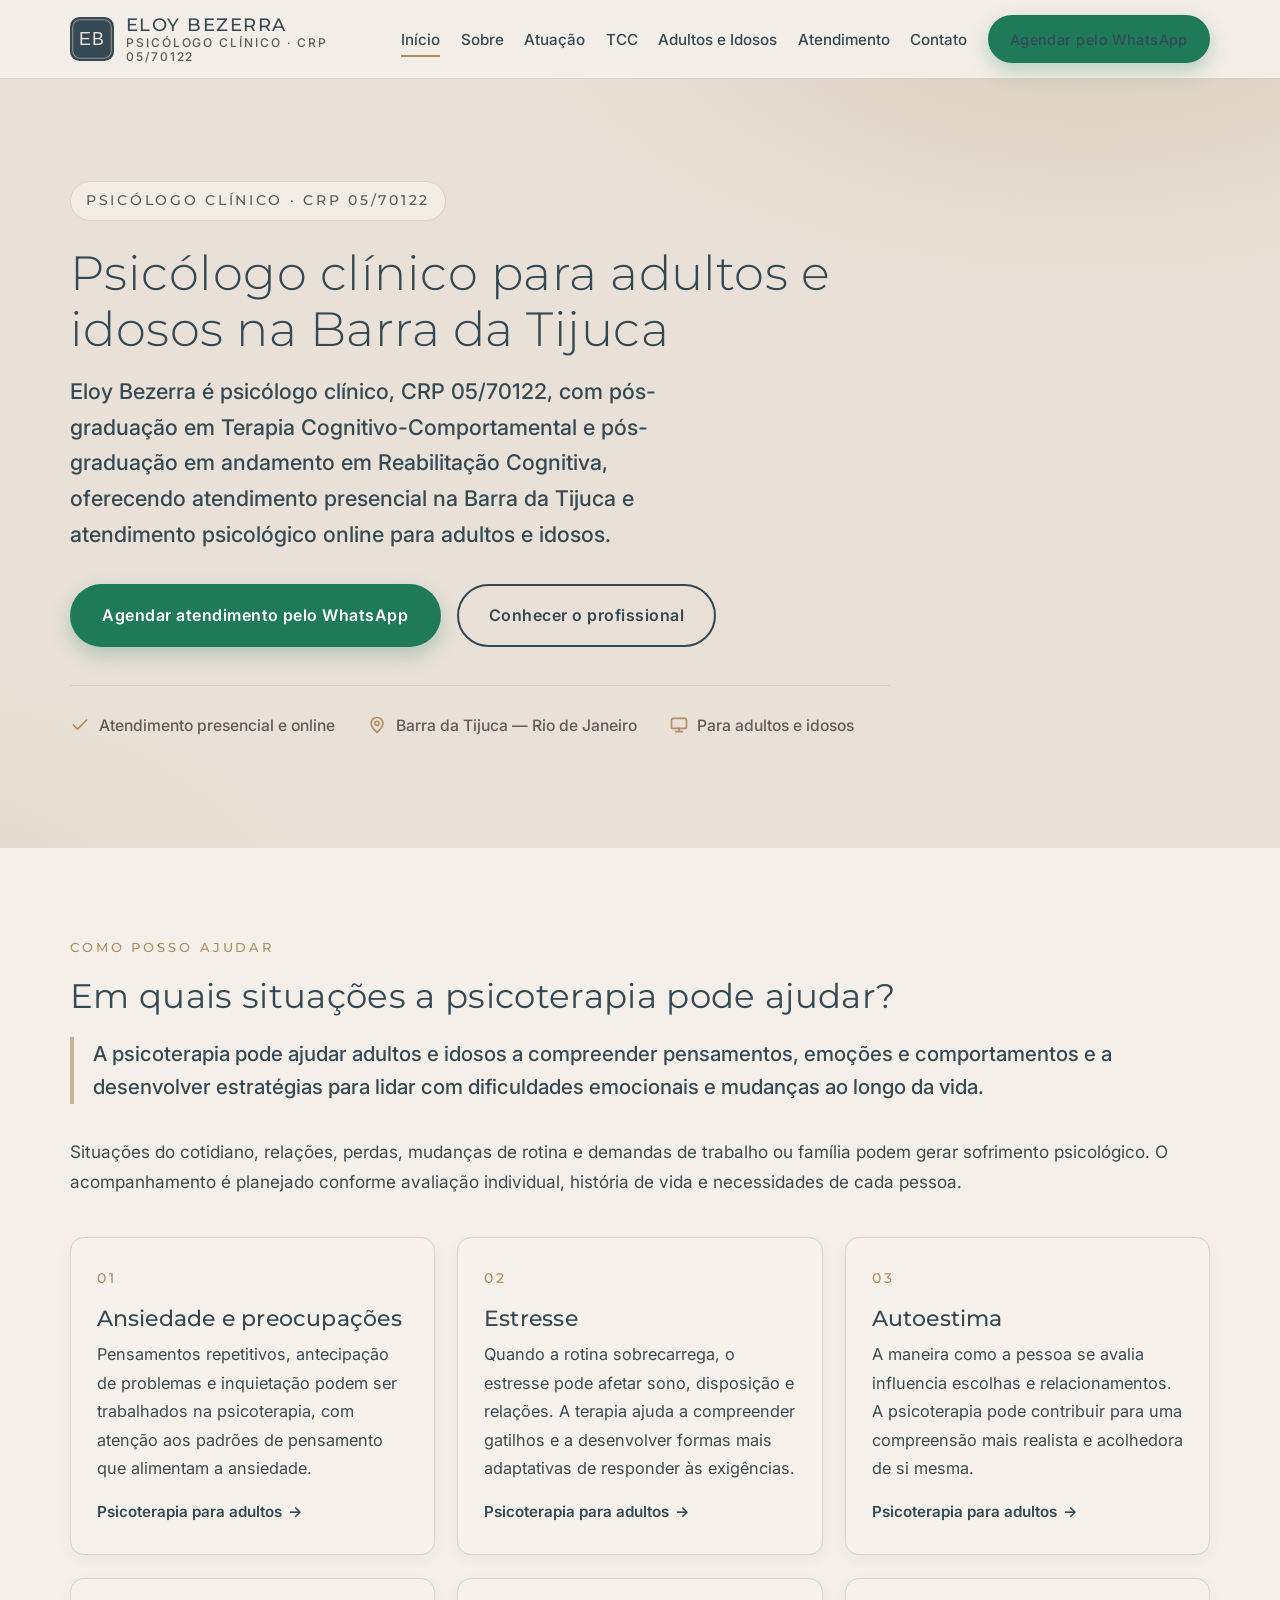
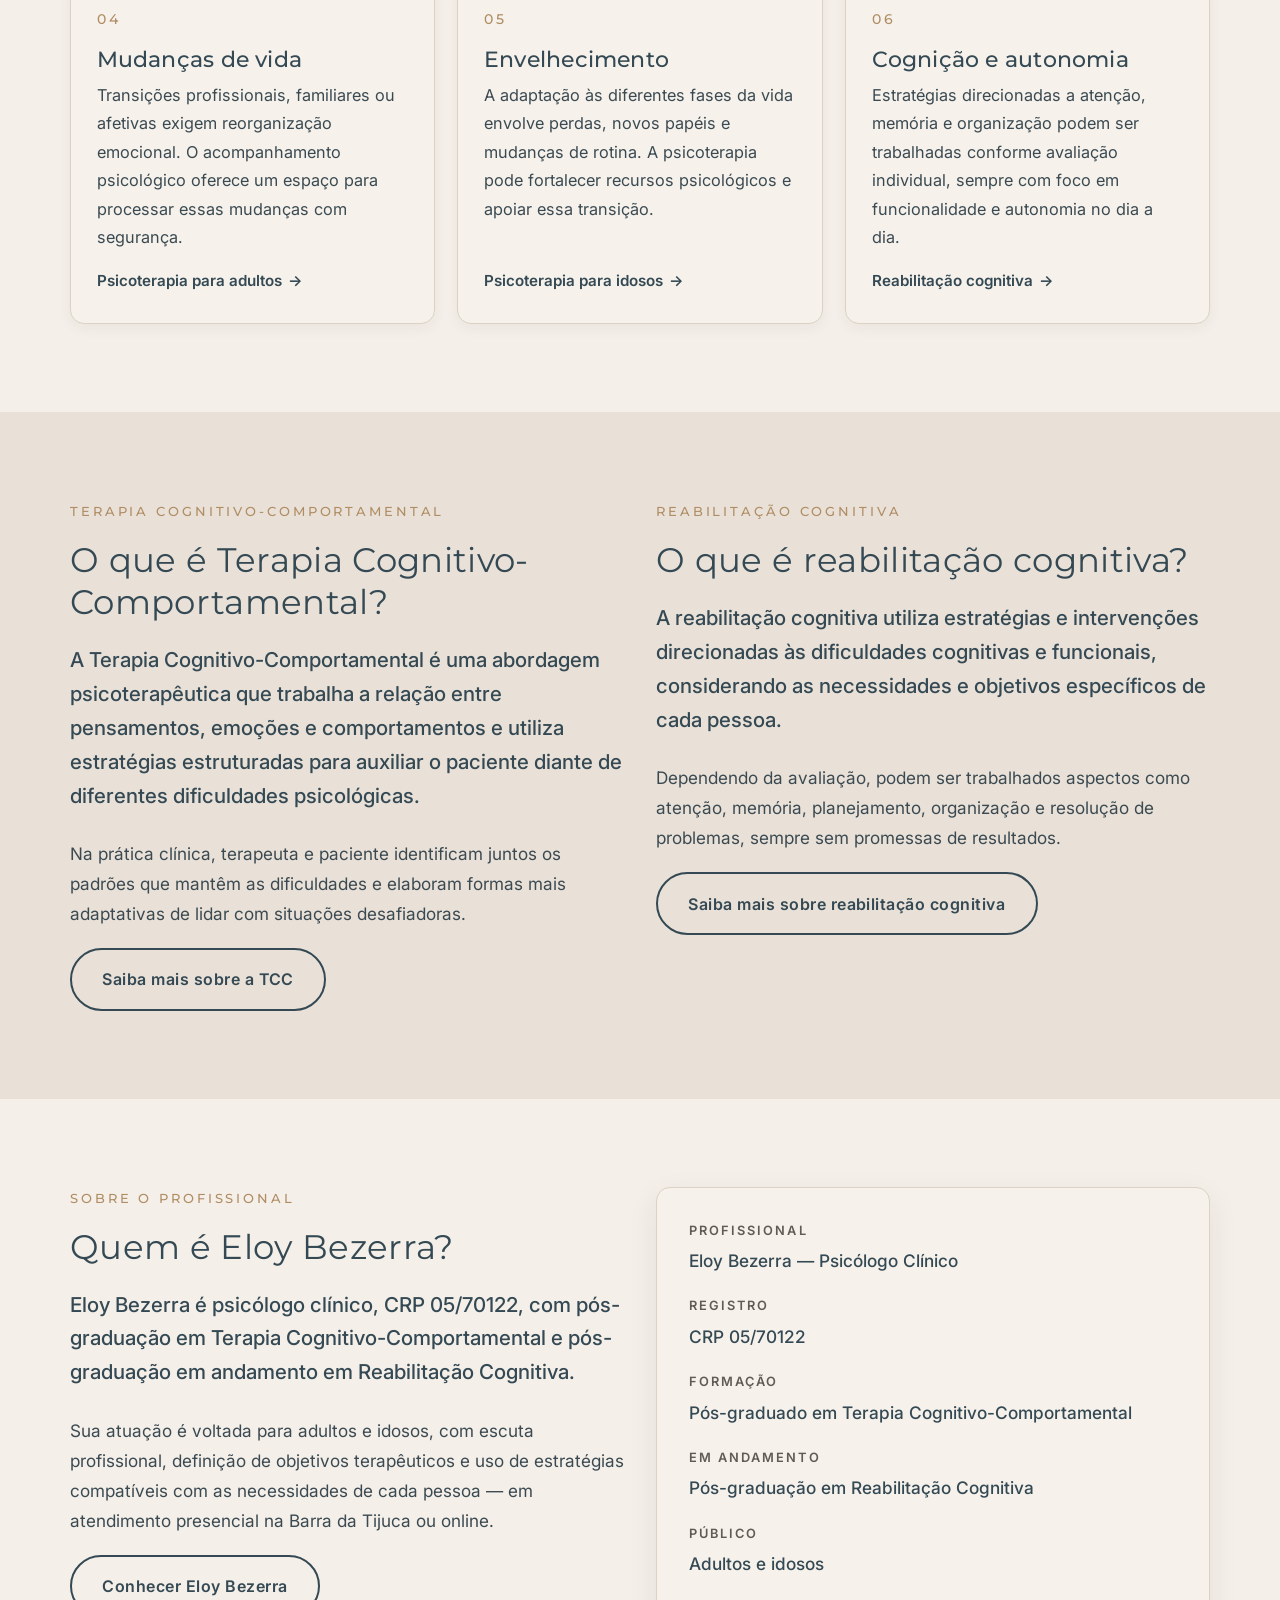
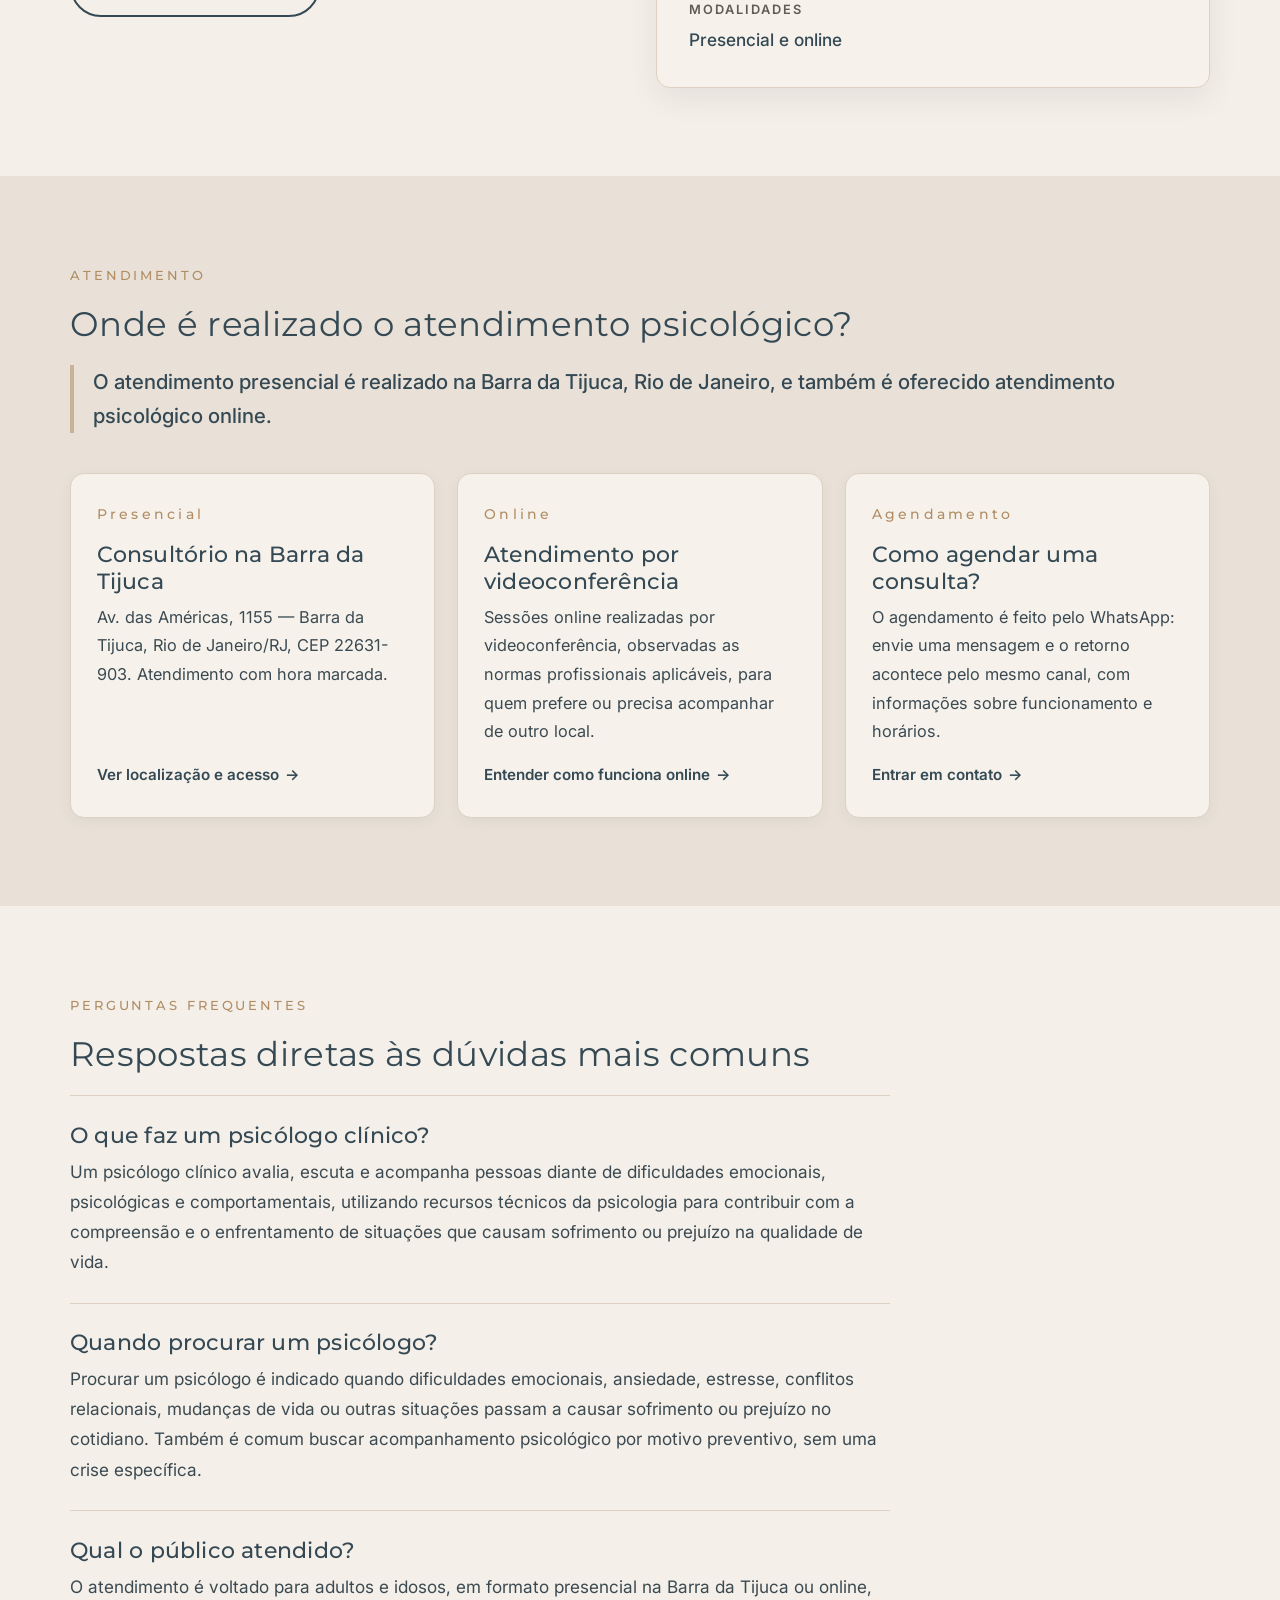
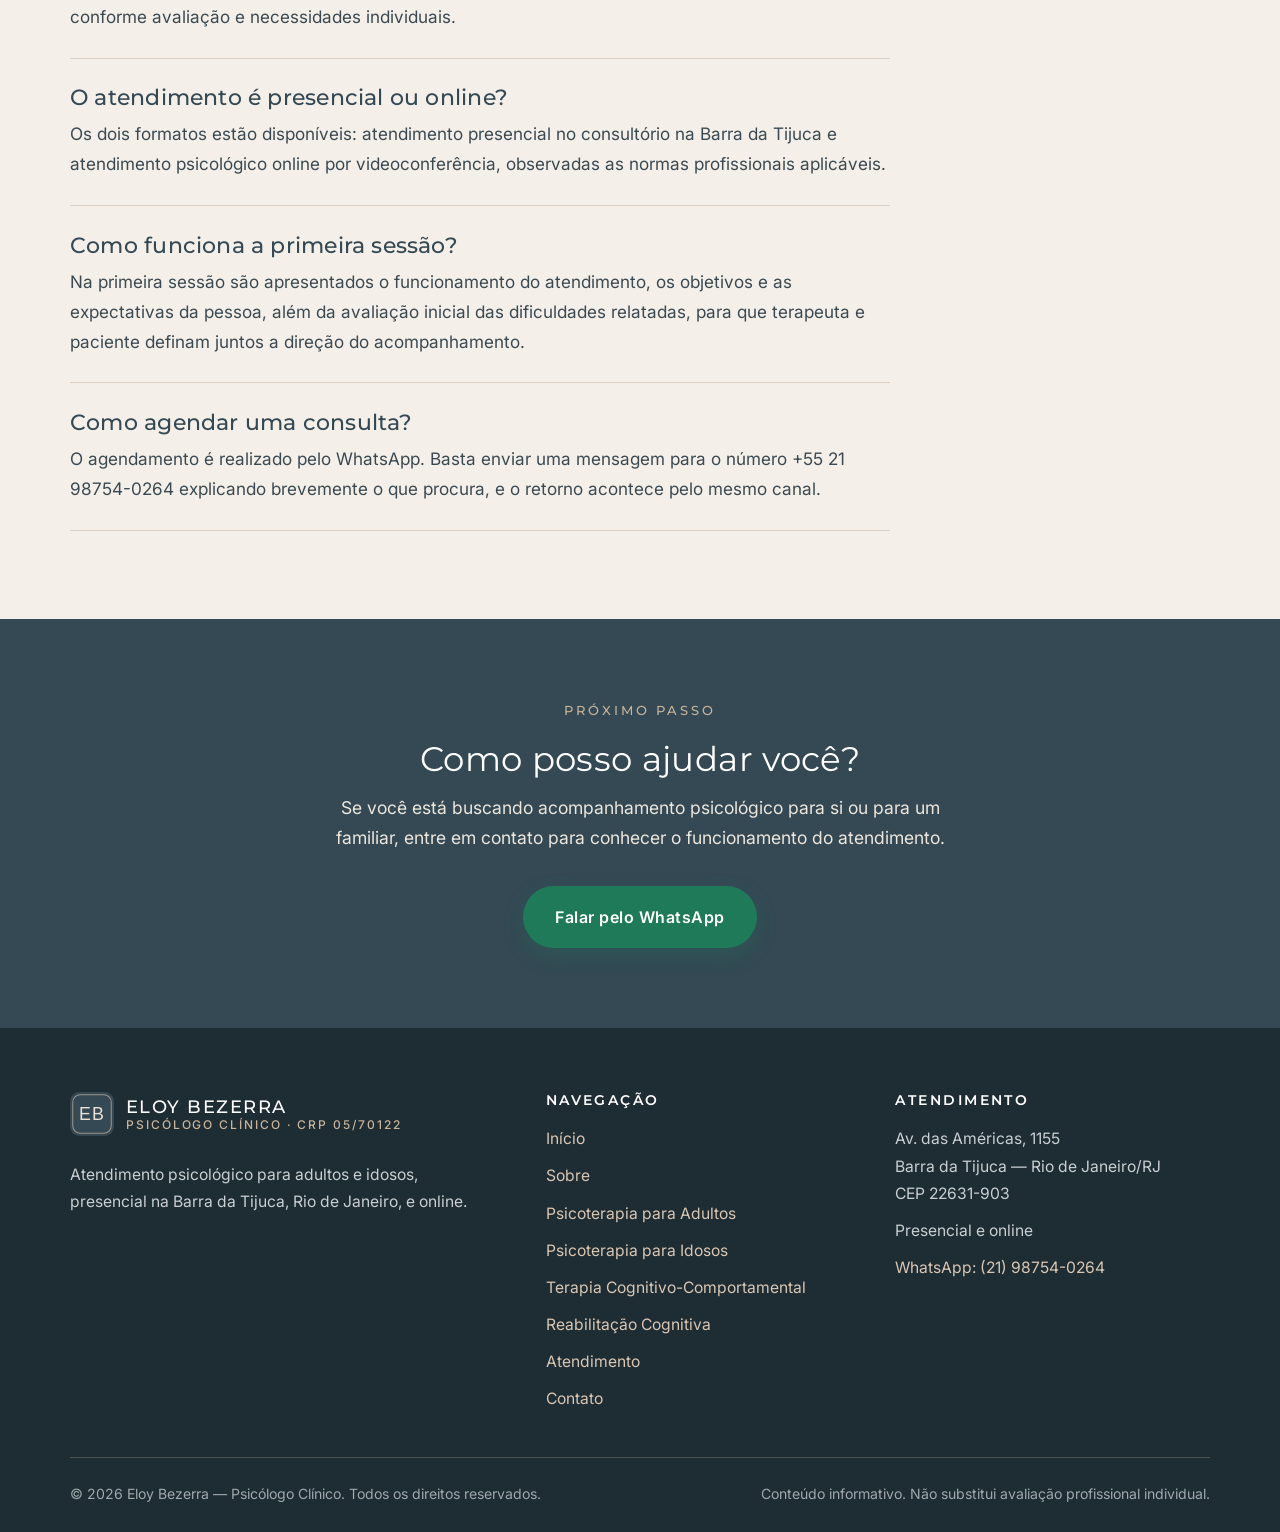
==== index.html @ 7e67bc07 "Site institucional Eloy Bezerra - psicologo clinico (PRD v1.0)" ====
<!DOCTYPE html>
<html lang="pt-BR">
<head>
  <meta charset="UTF-8">
  <meta name="viewport" content="width=device-width, initial-scale=1">
  <title>Eloy Bezerra | Psicólogo Clínico na Barra da Tijuca</title>
  <meta name="description" content="Psicólogo clínico Eloy Bezerra, CRP 05/70122. Atendimento psicológico para adultos e idosos, presencial na Barra da Tijuca e online.">
  <link rel="canonical" href="https://eloybezerra.com.br/">
  <meta property="og:type" content="website">
  <meta property="og:locale" content="pt_BR">
  <meta property="og:site_name" content="Eloy Bezerra">
  <meta property="og:title" content="Eloy Bezerra | Psicólogo Clínico na Barra da Tijuca">
  <meta property="og:description" content="Psicólogo clínico Eloy Bezerra, CRP 05/70122. Atendimento psicológico para adultos e idosos, presencial na Barra da Tijuca e online.">
  <meta property="og:url" content="https://eloybezerra.com.br/">
  <meta name="theme-color" content="#344954">
  <link rel="icon" href="/assets/img/favicon.svg" type="image/svg+xml">
  <link rel="describedby" href="/llms.txt" type="text/markdown">
  <link rel="preconnect" href="https://fonts.googleapis.com">
  <link rel="preconnect" href="https://fonts.gstatic.com" crossorigin>
  <link href="https://fonts.googleapis.com/css2?family=Inter:wght@400;500;600&family=Montserrat:wght@300;400;500&display=swap" rel="stylesheet">
  <link rel="stylesheet" href="/assets/css/style.css">
  <script type="application/ld+json">
  {
    "@context": "https://schema.org",
    "@graph": [
      {
        "@type": "WebSite",
        "@id": "https://eloybezerra.com.br/#website",
        "url": "https://eloybezerra.com.br/",
        "name": "Eloy Bezerra — Psicólogo Clínico",
        "inLanguage": "pt-BR",
        "publisher": { "@id": "https://eloybezerra.com.br/sobre#eloy" }
      },
      {
        "@type": "Person",
        "@id": "https://eloybezerra.com.br/sobre#eloy",
        "name": "Eloy Bezerra",
        "jobTitle": "Psicólogo Clínico",
        "identifier": "CRP 05/70122",
        "url": "https://eloybezerra.com.br/sobre",
        "image": "https://eloybezerra.com.br/assets/img/eloy-bezerra.jpg",
        "worksFor": { "@id": "https://eloybezerra.com.br/#negocio" },
        "knowsAbout": [
          "Terapia Cognitivo-Comportamental",
          "Psicoterapia para adultos",
          "Psicoterapia para idosos",
          "Reabilitação cognitiva",
          "Envelhecimento saudável"
        ],
        "description": "Eloy Bezerra é psicólogo clínico, CRP 05/70122, com pós-graduação em Terapia Cognitivo-Comportamental e pós-graduação em andamento em Reabilitação Cognitiva, com atendimento para adultos e idosos, presencial na Barra da Tijuca e online."
      },
      {
        "@type": "ProfessionalService",
        "@id": "https://eloybezerra.com.br/#negocio",
        "name": "Eloy Bezerra — Psicólogo Clínico",
        "description": "Atendimento psicológico para adultos e idosos, presencial na Barra da Tijuca, Rio de Janeiro, e online, com abordagem Terapia Cognitivo-Comportamental.",
        "url": "https://eloybezerra.com.br/",
        "telephone": "+55-21-98754-0264",
        "founder": { "@id": "https://eloybezerra.com.br/sobre#eloy" },
        "employee": { "@id": "https://eloybezerra.com.br/sobre#eloy" },
        "address": {
          "@type": "PostalAddress",
          "streetAddress": "Avenida das Américas, 1155",
          "addressLocality": "Barra da Tijuca, Rio de Janeiro",
          "addressRegion": "RJ",
          "postalCode": "22631-903",
          "addressCountry": "BR"
        },
        "areaServed": [
          { "@type": "City", "name": "Rio de Janeiro" },
          { "@type": "Country", "name": "Brasil" }
        ],
        "availableService": [
          { "@type": "Service", "name": "Psicoterapia para adultos" },
          { "@type": "Service", "name": "Psicoterapia para idosos" },
          { "@type": "Service", "name": "Terapia Cognitivo-Comportamental" },
          { "@type": "Service", "name": "Reabilitação cognitiva" },
          { "@type": "Service", "name": "Atendimento psicológico online" }
        ]
      },
      {
        "@type": "FAQPage",
        "@id": "https://eloybezerra.com.br/#faq",
        "mainEntity": [
          {
            "@type": "Question",
            "name": "O que faz um psicólogo clínico?",
            "acceptedAnswer": {
              "@type": "Answer",
              "text": "Um psicólogo clínico avalia, escuta e acompanha pessoas diante de dificuldades emocionais, psicológicas e comportamentais, utilizando recursos técnicos da psicologia para contribuir com a compreensão e a enfrentamento de situações que causam sofrimento ou prejuízo na qualidade de vida."
            }
          },
          {
            "@type": "Question",
            "name": "Quando procurar um psicólogo?",
            "acceptedAnswer": {
              "@type": "Answer",
              "text": "Procurar um psicólogo é indicado quando dificuldades emocionais, ansiedade, estresse, conflitos relacionais, mudanças de vida ou outras situações passam a causar sofrimento ou prejuízo no cotidiano. Também é comum buscar acompanhamento psicológico por motivo preventivo, sem uma crise específica."
            }
          },
          {
            "@type": "Question",
            "name": "Qual o público atendido?",
            "acceptedAnswer": {
              "@type": "Answer",
              "text": "O atendimento é voltado para adultos e idosos, em formato presencial na Barra da Tijuca ou online, conforme avaliação e necessidades individuais."
            }
          },
          {
            "@type": "Question",
            "name": "O atendimento é presencial ou online?",
            "acceptedAnswer": {
              "@type": "Answer",
              "text": "Os dois formatos estão disponíveis: atendimento presencial no consultório na Barra da Tijuca e atendimento psicológico online por videoconferência, observadas as normas profissionais aplicáveis."
            }
          },
          {
            "@type": "Question",
            "name": "Como funciona a primeira sessão?",
            "acceptedAnswer": {
              "@type": "Answer",
              "text": "Na primeira sessão são apresentados o funcionamento do atendimento, os objetivos e as expectativas da pessoa, além da avaliação inicial das dificuldades relatadas, para que terapeuta e paciente definam juntos a direção do acompanhamento."
            }
          },
          {
            "@type": "Question",
            "name": "Como agendar uma consulta?",
            "acceptedAnswer": {
              "@type": "Answer",
              "text": "O agendamento é realizado pelo WhatsApp. Basta enviar uma mensagem para o número +55 21 98754-0264 explicando brevemente o que procura, e o retorno acontece pelo mesmo canal."
            }
          }
        ]
      }
    ]
  }
  </script>
</head>
<body>
  <a class="pular-conteudo" href="#conteudo">Pular para o conteúdo</a>

  <header class="cabecalho">
    <div class="container cabecalho__interno">
      <a class="marca" href="/">
        <img src="/assets/img/logo.svg" alt="Logotipo de Eloy Bezerra, psicólogo clínico" width="44" height="44">
        <span class="marca__textos">
          <span class="marca__nome">Eloy Bezerra</span>
          <span class="marca__cargo">Psicólogo Clínico · CRP 05/70122</span>
        </span>
      </a>

      <nav class="nav-desktop" aria-label="Navegação principal">
        <ul>
          <li><a href="/" aria-current="page">Início</a></li>
          <li><a href="/sobre">Sobre</a></li>
          <li><a href="/#como-posso-ajudar">Atuação</a></li>
          <li><a href="/terapia-cognitivo-comportamental">TCC</a></li>
          <li><a href="/psicoterapia-adultos">Adultos e Idosos</a></li>
          <li><a href="/atendimento">Atendimento</a></li>
          <li><a href="/contato">Contato</a></li>
          <li><a class="btn btn--whatsapp" href="https://wa.me/5521987540264?text=Ol%C3%A1%2C%20Eloy.%20Encontrei%20seu%20site%20e%20gostaria%20de%20obter%20informa%C3%A7%C3%B5es%20sobre%20o%20atendimento%20psicol%C3%B3gico.">Agendar pelo WhatsApp</a></li>
        </ul>
      </nav>

      <button class="menu-botao" id="menu-botao" type="button" aria-expanded="false" aria-controls="nav-mobile" aria-label="Abrir menu de navegação">
        <span></span><span></span><span></span>
      </button>
    </div>

    <nav class="nav-mobile" id="nav-mobile" data-aberto="false" aria-label="Navegação principal">
      <div class="container">
        <ul>
          <li><a href="/" aria-current="page">Início</a></li>
          <li><a href="/sobre">Sobre</a></li>
          <li><a href="/#como-posso-ajudar">Atuação</a></li>
          <li><a href="/terapia-cognitivo-comportamental">Terapia Cognitivo-Comportamental</a></li>
          <li><a href="/psicoterapia-adultos">Psicoterapia para Adultos</a></li>
          <li><a href="/psicoterapia-idosos">Psicoterapia para Idosos</a></li>
          <li><a href="/reabilitacao-cognitiva">Reabilitação Cognitiva</a></li>
          <li><a href="/atendimento">Atendimento</a></li>
          <li><a href="/contato">Contato</a></li>
        </ul>
        <a class="btn btn--whatsapp" href="https://wa.me/5521987540264?text=Ol%C3%A1%2C%20Eloy.%20Encontrei%20seu%20site%20e%20gostaria%20de%20obter%20informa%C3%A7%C3%B5es%20sobre%20o%20atendimento%20psicol%C3%B3gico.">Agendar pelo WhatsApp</a>
      </div>
    </nav>
  </header>

  <main id="conteudo">

    <!-- HERO — resposta imediata -->
    <section class="hero">
      <div class="container">
        <div class="hero__conteudo">
          <span class="hero__crp">Psicólogo Clínico · CRP 05/70122</span>
          <h1>Psicólogo clínico para adultos e idosos na Barra da Tijuca</h1>
          <p class="hero__resposta">Eloy Bezerra é psicólogo clínico, CRP 05/70122, com pós-graduação em Terapia Cognitivo-Comportamental e pós-graduação em andamento em Reabilitação Cognitiva, oferecendo atendimento presencial na Barra da Tijuca e atendimento psicológico online para adultos e idosos.</p>
          <div class="hero__acoes">
            <a class="btn btn--whatsapp" href="https://wa.me/5521987540264?text=Ol%C3%A1%2C%20Eloy.%20Encontrei%20seu%20site%20e%20gostaria%20de%20obter%20informa%C3%A7%C3%B5es%20sobre%20o%20atendimento%20psicol%C3%B3gico.">Agendar atendimento pelo WhatsApp</a>
            <a class="btn btn--contorno" href="/sobre">Conhecer o profissional</a>
          </div>
          <ul class="hero__extras">
            <li>
              <svg viewBox="0 0 24 24" fill="none" stroke="currentColor" stroke-width="2" stroke-linecap="round" stroke-linejoin="round" aria-hidden="true"><path d="M4 12l5 5L20 6"/></svg>
              Atendimento presencial e online
            </li>
            <li>
              <svg viewBox="0 0 24 24" fill="none" stroke="currentColor" stroke-width="2" stroke-linecap="round" stroke-linejoin="round" aria-hidden="true"><path d="M12 21s7-6.1 7-11a7 7 0 10-14 0c0 4.9 7 11 7 11z"/><circle cx="12" cy="10" r="2.5"/></svg>
              Barra da Tijuca — Rio de Janeiro
            </li>
            <li>
              <svg viewBox="0 0 24 24" fill="none" stroke="currentColor" stroke-width="2" stroke-linecap="round" stroke-linejoin="round" aria-hidden="true"><rect x="3" y="4" width="18" height="12" rx="2"/><path d="M8 20h8M12 16v4"/></svg>
              Para adultos e idosos
            </li>
          </ul>
        </div>
      </div>
    </section>

    <!-- COMO POSSO AJUDAR -->
    <section class="secao secao--clara" id="como-posso-ajudar" aria-labelledby="titulo-ajudar">
      <div class="container">
        <span class="rotulo">Como posso ajudar</span>
        <h2 id="titulo-ajudar">Em quais situações a psicoterapia pode ajudar?</h2>
        <p class="resposta linha-resposta">A psicoterapia pode ajudar adultos e idosos a compreender pensamentos, emoções e comportamentos e a desenvolver estratégias para lidar com dificuldades emocionais e mudanças ao longo da vida.</p>
        <p>Situações do cotidiano, relações, perdas, mudanças de rotina e demandas de trabalho ou família podem gerar sofrimento psicológico. O acompanhamento é planejado conforme avaliação individual, história de vida e necessidades de cada pessoa.</p>

        <div class="grade-cards">
          <article class="cartao">
            <span class="cartao__numero">01</span>
            <h3>Ansiedade e preocupações</h3>
            <p>Pensamentos repetitivos, antecipação de problemas e inquietação podem ser trabalhados na psicoterapia, com atenção aos padrões de pensamento que alimentam a ansiedade.</p>
            <a class="saber-mais" href="/psicoterapia-adultos">Psicoterapia para adultos</a>
          </article>

          <article class="cartao">
            <span class="cartao__numero">02</span>
            <h3>Estresse</h3>
            <p>Quando a rotina sobrecarrega, o estresse pode afetar sono, disposição e relações. A terapia ajuda a compreender gatilhos e a desenvolver formas mais adaptativas de responder às exigências.</p>
            <a class="saber-mais" href="/psicoterapia-adultos">Psicoterapia para adultos</a>
          </article>

          <article class="cartao">
            <span class="cartao__numero">03</span>
            <h3>Autoestima</h3>
            <p>A maneira como a pessoa se avalia influencia escolhas e relacionamentos. A psicoterapia pode contribuir para uma compreensão mais realista e acolhedora de si mesma.</p>
            <a class="saber-mais" href="/psicoterapia-adultos">Psicoterapia para adultos</a>
          </article>

          <article class="cartao">
            <span class="cartao__numero">04</span>
            <h3>Mudanças de vida</h3>
            <p>Transições profissionais, familiares ou afetivas exigem reorganização emocional. O acompanhamento psicológico oferece um espaço para processar essas mudanças com segurança.</p>
            <a class="saber-mais" href="/psicoterapia-adultos">Psicoterapia para adultos</a>
          </article>

          <article class="cartao">
            <span class="cartao__numero">05</span>
            <h3>Envelhecimento</h3>
            <p>A adaptação às diferentes fases da vida envolve perdas, novos papéis e mudanças de rotina. A psicoterapia pode fortalecer recursos psicológicos e apoiar essa transição.</p>
            <a class="saber-mais" href="/psicoterapia-idosos">Psicoterapia para idosos</a>
          </article>

          <article class="cartao">
            <span class="cartao__numero">06</span>
            <h3>Cognição e autonomia</h3>
            <p>Estratégias direcionadas a atenção, memória e organização podem ser trabalhadas conforme avaliação individual, sempre com foco em funcionalidade e autonomia no dia a dia.</p>
            <a class="saber-mais" href="/reabilitacao-cognitiva">Reabilitação cognitiva</a>
          </article>
        </div>
      </div>
    </section>

    <!-- TCC -->
    <section class="secao">
      <div class="container grade-2">
        <div>
          <span class="rotulo">Terapia Cognitivo-Comportamental</span>
          <h2>O que é Terapia Cognitivo-Comportamental?</h2>
          <p class="resposta">A Terapia Cognitivo-Comportamental é uma abordagem psicoterapêutica que trabalha a relação entre pensamentos, emoções e comportamentos e utiliza estratégias estruturadas para auxiliar o paciente diante de diferentes dificuldades psicológicas.</p>
          <p>Na prática clínica, terapeuta e paciente identificam juntos os padrões que mantêm as dificuldades e elaboram formas mais adaptativas de lidar com situações desafiadoras.</p>
          <a class="btn btn--contorno" href="/terapia-cognitivo-comportamental">Saiba mais sobre a TCC</a>
        </div>
        <div>
          <span class="rotulo">Reabilitação Cognitiva</span>
          <h2>O que é reabilitação cognitiva?</h2>
          <p class="resposta">A reabilitação cognitiva utiliza estratégias e intervenções direcionadas às dificuldades cognitivas e funcionais, considerando as necessidades e objetivos específicos de cada pessoa.</p>
          <p>Dependendo da avaliação, podem ser trabalhados aspectos como atenção, memória, planejamento, organização e resolução de problemas, sempre sem promessas de resultados.</p>
          <a class="btn btn--contorno" href="/reabilitacao-cognitiva">Saiba mais sobre reabilitação cognitiva</a>
        </div>
      </div>
    </section>

    <!-- SOBRE -->
    <section class="secao secao--clara">
      <div class="container grade-2">
        <div>
          <span class="rotulo">Sobre o profissional</span>
          <h2>Quem é Eloy Bezerra?</h2>
          <p class="resposta">Eloy Bezerra é psicólogo clínico, CRP 05/70122, com pós-graduação em Terapia Cognitivo-Comportamental e pós-graduação em andamento em Reabilitação Cognitiva.</p>
          <p>Sua atuação é voltada para adultos e idosos, com escuta profissional, definição de objetivos terapêuticos e uso de estratégias compatíveis com as necessidades de cada pessoa — em atendimento presencial na Barra da Tijuca ou online.</p>
          <a class="btn btn--contorno" href="/sobre">Conhecer Eloy Bezerra</a>
        </div>
        <div class="credenciais">
          <dl>
            <dt>Profissional</dt>
            <dd>Eloy Bezerra — Psicólogo Clínico</dd>
            <dt>Registro</dt>
            <dd>CRP 05/70122</dd>
            <dt>Formação</dt>
            <dd>Pós-graduado em Terapia Cognitivo-Comportamental</dd>
            <dt>Em andamento</dt>
            <dd>Pós-graduação em Reabilitação Cognitiva</dd>
            <dt>Público</dt>
            <dd>Adultos e idosos</dd>
            <dt>Modalidades</dt>
            <dd>Presencial e online</dd>
          </dl>
        </div>
      </div>
    </section>

    <!-- ATENDIMENTO -->
    <section class="secao">
      <div class="container">
        <span class="rotulo">Atendimento</span>
        <h2>Onde é realizado o atendimento psicológico?</h2>
        <p class="resposta linha-resposta">O atendimento presencial é realizado na Barra da Tijuca, Rio de Janeiro, e também é oferecido atendimento psicológico online.</p>

        <div class="grade-cards">
          <article class="cartao">
            <span class="cartao__numero">Presencial</span>
            <h3>Consultório na Barra da Tijuca</h3>
            <p>Av. das Américas, 1155 — Barra da Tijuca, Rio de Janeiro/RJ, CEP 22631-903. Atendimento com hora marcada.</p>
            <a class="saber-mais" href="/atendimento">Ver localização e acesso</a>
          </article>
          <article class="cartao">
            <span class="cartao__numero">Online</span>
            <h3>Atendimento por videoconferência</h3>
            <p>Sessões online realizadas por videoconferência, observadas as normas profissionais aplicáveis, para quem prefere ou precisa acompanhar de outro local.</p>
            <a class="saber-mais" href="/atendimento">Entender como funciona online</a>
          </article>
          <article class="cartao">
            <span class="cartao__numero">Agendamento</span>
            <h3>Como agendar uma consulta?</h3>
            <p>O agendamento é feito pelo WhatsApp: envie uma mensagem e o retorno acontece pelo mesmo canal, com informações sobre funcionamento e horários.</p>
            <a class="saber-mais" href="/contato">Entrar em contato</a>
          </article>
        </div>
      </div>
    </section>

    <!-- FAQ -->
    <section class="secao secao--clara" id="perguntas-frequentes" aria-labelledby="titulo-faq">
      <div class="container">
        <span class="rotulo">Perguntas frequentes</span>
        <h2 id="titulo-faq">Respostas diretas às dúvidas mais comuns</h2>

        <div class="faq">
          <div class="faq__item">
            <h3>O que faz um psicólogo clínico?</h3>
            <p>Um psicólogo clínico avalia, escuta e acompanha pessoas diante de dificuldades emocionais, psicológicas e comportamentais, utilizando recursos técnicos da psicologia para contribuir com a compreensão e o enfrentamento de situações que causam sofrimento ou prejuízo na qualidade de vida.</p>
          </div>
          <div class="faq__item">
            <h3>Quando procurar um psicólogo?</h3>
            <p>Procurar um psicólogo é indicado quando dificuldades emocionais, ansiedade, estresse, conflitos relacionais, mudanças de vida ou outras situações passam a causar sofrimento ou prejuízo no cotidiano. Também é comum buscar acompanhamento psicológico por motivo preventivo, sem uma crise específica.</p>
          </div>
          <div class="faq__item">
            <h3>Qual o público atendido?</h3>
            <p>O atendimento é voltado para adultos e idosos, em formato presencial na Barra da Tijuca ou online, conforme avaliação e necessidades individuais.</p>
          </div>
          <div class="faq__item">
            <h3>O atendimento é presencial ou online?</h3>
            <p>Os dois formatos estão disponíveis: atendimento presencial no consultório na Barra da Tijuca e atendimento psicológico online por videoconferência, observadas as normas profissionais aplicáveis.</p>
          </div>
          <div class="faq__item">
            <h3>Como funciona a primeira sessão?</h3>
            <p>Na primeira sessão são apresentados o funcionamento do atendimento, os objetivos e as expectativas da pessoa, além da avaliação inicial das dificuldades relatadas, para que terapeuta e paciente definam juntos a direção do acompanhamento.</p>
          </div>
          <div class="faq__item">
            <h3>Como agendar uma consulta?</h3>
            <p>O agendamento é realizado pelo WhatsApp. Basta enviar uma mensagem para o número +55 21 98754-0264 explicando brevemente o que procura, e o retorno acontece pelo mesmo canal.</p>
          </div>
        </div>
      </div>
    </section>

    <!-- CTA FINAL -->
    <section class="cta-final">
      <div class="container">
        <span class="rotulo">Próximo passo</span>
        <h2>Como posso ajudar você?</h2>
        <p>Se você está buscando acompanhamento psicológico para si ou para um familiar, entre em contato para conhecer o funcionamento do atendimento.</p>
        <a class="btn btn--whatsapp" href="https://wa.me/5521987540264?text=Ol%C3%A1%2C%20Eloy.%20Encontrei%20seu%20site%20e%20gostaria%20de%20obter%20informa%C3%A7%C3%B5es%20sobre%20o%20atendimento%20psicol%C3%B3gico.">Falar pelo WhatsApp</a>
      </div>
    </section>

  </main>

  <footer class="rodape">
    <div class="container">
      <div class="rodape__grade">
        <div>
          <a class="marca" href="/">
            <img src="/assets/img/logo.svg" alt="Logotipo de Eloy Bezerra, psicólogo clínico" width="44" height="44">
            <span class="marca__textos">
              <span class="marca__nome">Eloy Bezerra</span>
              <span class="marca__cargo">Psicólogo Clínico · CRP 05/70122</span>
            </span>
          </a>
          <p class="rodape__texto">Atendimento psicológico para adultos e idosos, presencial na Barra da Tijuca, Rio de Janeiro, e online.</p>
        </div>
        <div>
          <h2>Navegação</h2>
          <ul>
            <li><a href="/">Início</a></li>
            <li><a href="/sobre">Sobre</a></li>
            <li><a href="/psicoterapia-adultos">Psicoterapia para Adultos</a></li>
            <li><a href="/psicoterapia-idosos">Psicoterapia para Idosos</a></li>
            <li><a href="/terapia-cognitivo-comportamental">Terapia Cognitivo-Comportamental</a></li>
            <li><a href="/reabilitacao-cognitiva">Reabilitação Cognitiva</a></li>
            <li><a href="/atendimento">Atendimento</a></li>
            <li><a href="/contato">Contato</a></li>
          </ul>
        </div>
        <div>
          <h2>Atendimento</h2>
          <ul>
            <li>Av. das Américas, 1155<br>Barra da Tijuca — Rio de Janeiro/RJ<br>CEP 22631-903</li>
            <li>Presencial e online</li>
            <li><a href="https://wa.me/5521987540264?text=Ol%C3%A1%2C%20Eloy.%20Encontrei%20seu%20site%20e%20gostaria%20de%20obter%20informa%C3%A7%C3%B5es%20sobre%20o%20atendimento%20psicol%C3%B3gico.">WhatsApp: (21) 98754-0264</a></li>
          </ul>
        </div>
      </div>
      <div class="rodape__base">
        <p>© <span id="ano-atual">2026</span> Eloy Bezerra — Psicólogo Clínico. Todos os direitos reservados.</p>
        <p>Conteúdo informativo. Não substitui avaliação profissional individual.</p>
      </div>
    </div>
  </footer>

  <a class="btn btn--whatsapp whatsapp-flutuante visivel-somente-mobile" href="https://wa.me/5521987540264?text=Ol%C3%A1%2C%20Eloy.%20Encontrei%20seu%20site%20e%20gostaria%20de%20obter%20informa%C3%A7%C3%B5es%20sobre%20o%20atendimento%20psicol%C3%B3gico.">Agendar atendimento pelo WhatsApp</a>

  <script src="/assets/js/main.js" defer></script>
</body>
</html>
---- assets/css/style.css ----
/* ============================================================
   ELOY BEZERRA — PSICÓLOGO CLÍNICO
   Identidade visual: sofisticada, acolhadora, minimalista
   ============================================================ */

/* ---------- 1. Tokens ---------- */
:root {
  --azul: #344954;
  --azul-escuro: #26363F;
  --azul-profundo: #1E2C33;
  --bege: #C8B39A;
  --bege-claro: #D9C7B4;
  --bg: #E9E1D7;
  --bg-claro: #F4EFE8;
  --card: #F6F2EB;
  --texto: #344954;
  --texto-corpo: #3B4A52;
  --texto-2: #5F5B55;
  --borda: #DCD1C2;
  --branco: #FFFFFF;
  --destaque: #B08D64;

  --fonte-titulo: "Montserrat", "Segoe UI", sans-serif;
  --fonte-corpo: "Inter", "Segoe UI", sans-serif;

  --largura: 1140px;
  --raio: 14px;
  --sombra: 0 10px 30px rgba(38, 54, 63, 0.08);
  --transicao: 180ms ease;
}

/* ---------- 2. Reset e base ---------- */
*,
*::before,
*::after {
  box-sizing: border-box;
}

html {
  scroll-behavior: smooth;
  -webkit-text-size-adjust: 100%;
}

/* Âncoras não ficam escondidas sob o cabeçalho fixo */
[id] {
  scroll-margin-top: 100px;
}

body {
  margin: 0;
  font-family: var(--fonte-corpo);
  font-size: 1.075rem;
  line-height: 1.75;
  color: var(--texto-corpo);
  background-color: var(--bg);
  font-weight: 400;
  -webkit-font-smoothing: antialiased;
}

img,
svg,
iframe {
  max-width: 100%;
  height: auto;
  display: block;
}

h1,
h2,
h3,
h4 {
  font-family: var(--fonte-titulo);
  color: var(--texto);
  line-height: 1.25;
  margin: 0 0 0.6em;
  font-weight: 400;
  letter-spacing: 0.01em;
}

h1 {
  font-size: clamp(2rem, 4.6vw, 3rem);
  font-weight: 300;
  line-height: 1.18;
}

h2 {
  font-size: clamp(1.55rem, 3vw, 2.1rem);
  font-weight: 400;
}

h3 {
  font-size: clamp(1.15rem, 2vw, 1.35rem);
  font-weight: 500;
}

p {
  margin: 0 0 1.1em;
}

a {
  color: var(--azul);
  text-decoration-thickness: 1px;
  text-underline-offset: 3px;
}

a:hover {
  color: var(--destaque);
}

ul,
ol {
  padding-left: 1.3em;
  margin: 0 0 1.2em;
}

li {
  margin-bottom: 0.5em;
}

strong {
  font-weight: 600;
  color: var(--texto);
}

/* Foco visível — requisito de acessibilidade */
:focus-visible {
  outline: 3px solid var(--destaque);
  outline-offset: 3px;
  border-radius: 4px;
}

/* Link para pular conteúdo (acessibilidade) */
.pular-conteudo {
  position: absolute;
  left: -9999px;
  top: 0;
  background: var(--azul);
  color: var(--branco);
  padding: 0.8em 1.4em;
  z-index: 200;
  border-radius: 0 0 var(--raio) 0;
  font-weight: 600;
}

.pular-conteudo:focus {
  left: 0;
  color: var(--branco);
}

.container {
  width: min(100% - 2.5rem, var(--largura));
  margin-inline: auto;
}

.secao {
  padding: clamp(3rem, 7vw, 5.5rem) 0;
}

.secao--clara {
  background-color: var(--bg-claro);
}

.secao--escura {
  background-color: var(--azul);
  color: #EDE6DC;
}

.secao--escura h2,
.secao--escura h3 {
  color: var(--branco);
}

.texto-centro {
  text-align: center;
}

/* Rótulo de seção (eyebrow) */
.rotulo {
  display: block;
  font-family: var(--fonte-titulo);
  font-size: 0.82rem;
  font-weight: 500;
  letter-spacing: 0.22em;
  text-transform: uppercase;
  color: var(--destaque);
  margin-bottom: 1rem;
}

.secao--escura .rotulo {
  color: var(--bege);
}

/* Resposta direta (Answer-First) */
.resposta {
  font-size: clamp(1.1rem, 2vw, 1.28rem);
  font-weight: 500;
  color: var(--texto);
  line-height: 1.65;
  margin-bottom: 1.3em;
}

.secao--escura .resposta {
  color: #F3EDE4;
}

.linha-resposta {
  border-left: 4px solid var(--bege);
  padding-left: 1.2rem;
  margin-bottom: 1.6em;
}

/* ---------- 3. Botões ---------- */
.btn {
  display: inline-flex;
  align-items: center;
  justify-content: center;
  gap: 0.6em;
  font-family: var(--fonte-corpo);
  font-size: 1rem;
  font-weight: 600;
  letter-spacing: 0.03em;
  padding: 0.95em 1.9em;
  min-height: 52px;
  border-radius: 999px;
  border: 2px solid transparent;
  text-decoration: none;
  cursor: pointer;
  transition: transform var(--transicao), background-color var(--transicao),
    color var(--transicao), border-color var(--transicao), box-shadow var(--transicao);
}

.btn:hover {
  transform: translateY(-2px);
}

.btn:active {
  transform: translateY(0);
}

.btn--primario {
  background-color: var(--azul);
  color: var(--branco);
  box-shadow: 0 8px 20px rgba(38, 54, 63, 0.22);
}

.btn--primario:hover {
  background-color: var(--azul-escuro);
  color: var(--branco);
}

.btn--whatsapp {
  background-color: #1F7A5A;
  color: var(--branco);
  box-shadow: 0 8px 20px rgba(31, 122, 90, 0.28);
}

.btn--whatsapp:hover {
  background-color: #176047;
  color: var(--branco);
}

.btn--contorno {
  background-color: transparent;
  color: var(--azul);
  border-color: var(--azul);
}

.btn--contorno:hover {
  background-color: var(--azul);
  color: var(--branco);
}

.btn--claro {
  background-color: var(--bg-claro);
  color: var(--azul);
}

.btn--claro:hover {
  background-color: var(--branco);
  color: var(--azul);
}

.btn .icone {
  width: 20px;
  height: 20px;
  flex: none;
}

/* ---------- 4. Cabeçalho ---------- */
.cabecalho {
  position: sticky;
  top: 0;
  z-index: 100;
  background-color: rgba(244, 239, 232, 0.94);
  backdrop-filter: blur(8px);
  border-bottom: 1px solid var(--borda);
}

.cabecalho__interno {
  display: flex;
  align-items: center;
  justify-content: space-between;
  gap: 1.5rem;
  min-height: 78px;
  padding-block: 0.6rem;
}

.marca {
  display: inline-flex;
  align-items: center;
  gap: 0.75rem;
  text-decoration: none;
  color: var(--texto);
}

.marca img {
  width: 44px;
  height: 44px;
}

.marca__textos {
  display: flex;
  flex-direction: column;
  line-height: 1.2;
}

.marca__nome {
  font-family: var(--fonte-titulo);
  font-size: 1.15rem;
  font-weight: 500;
  letter-spacing: 0.08em;
  text-transform: uppercase;
  color: var(--texto);
}

.marca__cargo {
  font-size: 0.75rem;
  font-weight: 500;
  letter-spacing: 0.16em;
  text-transform: uppercase;
  color: var(--texto-2);
}

.nav-desktop {
  display: none;
}

.nav-desktop ul {
  display: flex;
  align-items: center;
  gap: clamp(0.9rem, 1.6vw, 1.6rem);
  list-style: none;
  margin: 0;
  padding: 0;
}

.nav-desktop li {
  margin: 0;
}

.nav-desktop a {
  font-size: 0.95rem;
  font-weight: 500;
  color: var(--texto);
  text-decoration: none;
  padding: 0.4rem 0;
  border-bottom: 2px solid transparent;
  transition: border-color var(--transicao), color var(--transicao);
  white-space: nowrap;
}

.nav-desktop a:hover,
.nav-desktop a[aria-current="page"] {
  border-bottom-color: var(--destaque);
  color: var(--texto);
}

.nav-desktop .btn {
  padding: 0.7em 1.4em;
  min-height: 46px;
  font-size: 0.9rem;
  border-bottom: none;
}

.nav-desktop .btn:hover {
  border-bottom: none;
}

/* Botão do menu (mobile) */
.menu-botao {
  display: inline-flex;
  flex-direction: column;
  justify-content: center;
  gap: 5px;
  width: 48px;
  height: 48px;
  padding: 10px;
  background: transparent;
  border: 1px solid var(--borda);
  border-radius: 10px;
  cursor: pointer;
}

.menu-botao span {
  display: block;
  height: 2px;
  width: 100%;
  background-color: var(--azul);
  border-radius: 2px;
  transition: transform var(--transicao), opacity var(--transicao);
}

.menu-botao[aria-expanded="true"] span:nth-child(1) {
  transform: translateY(7px) rotate(45deg);
}

.menu-botao[aria-expanded="true"] span:nth-child(2) {
  opacity: 0;
}

.menu-botao[aria-expanded="true"] span:nth-child(3) {
  transform: translateY(-7px) rotate(-45deg);
}

/* Menu mobile */
.nav-mobile {
  display: none;
  border-top: 1px solid var(--borda);
  background-color: var(--bg-claro);
  padding: 1rem 0 1.5rem;
}

.nav-mobile[data-aberto="true"] {
  display: block;
}

.nav-mobile ul {
  list-style: none;
  margin: 0 0 1.2rem;
  padding: 0;
}

.nav-mobile li {
  margin: 0;
  border-bottom: 1px solid var(--borda);
}

.nav-mobile a {
  display: block;
  padding: 0.95rem 0.2rem;
  font-size: 1.05rem;
  font-weight: 500;
  color: var(--texto);
  text-decoration: none;
}

.nav-mobile a[aria-current="page"] {
  color: var(--destaque);
  font-weight: 600;
}

.nav-mobile .btn {
  width: 100%;
}

/* ---------- 5. Hero ---------- */
.hero {
  position: relative;
  overflow: hidden;
  padding: clamp(3.5rem, 8vw, 6.5rem) 0 clamp(3rem, 7vw, 5.5rem);
  background:
    radial-gradient(60rem 30rem at 85% -10%, rgba(200, 179, 154, 0.45), transparent 60%),
    radial-gradient(45rem 25rem at -10% 110%, rgba(217, 199, 180, 0.5), transparent 65%),
    var(--bg);
}

.hero__conteudo {
  max-width: 820px;
  position: relative;
  z-index: 1;
}

.hero h1 {
  margin-bottom: 1rem;
}

.hero__crp {
  display: inline-block;
  font-family: var(--fonte-titulo);
  font-size: 0.85rem;
  font-weight: 500;
  letter-spacing: 0.2em;
  text-transform: uppercase;
  color: var(--texto-2);
  border: 1px solid var(--borda);
  background-color: rgba(246, 242, 235, 0.7);
  padding: 0.5em 1.1em;
  border-radius: 999px;
  margin-bottom: 1.5rem;
}

.hero__resposta {
  font-size: clamp(1.12rem, 2.2vw, 1.35rem);
  font-weight: 500;
  color: var(--texto);
  line-height: 1.65;
  max-width: 46ch;
  margin-bottom: 2rem;
}

.hero__acoes {
  display: flex;
  flex-wrap: wrap;
  gap: 1rem;
}

.hero__extras {
  display: flex;
  flex-wrap: wrap;
  gap: 0.8rem 2rem;
  margin-top: 2.4rem;
  padding-top: 1.6rem;
  border-top: 1px solid var(--borda);
  list-style: none;
  padding-left: 0;
}

.hero__extras li {
  display: flex;
  align-items: center;
  gap: 0.55rem;
  font-size: 0.98rem;
  font-weight: 500;
  color: var(--texto-2);
  margin: 0;
}

.hero__extras svg {
  width: 20px;
  height: 20px;
  color: var(--destaque);
  flex: none;
}

/* Cabeçalho de páginas internas */
.hero--interno {
  padding: clamp(2.8rem, 6vw, 4.5rem) 0 clamp(2.4rem, 5vw, 3.8rem);
}

.hero--interno .hero__conteudo {
  max-width: 860px;
}

.trilha {
  font-size: 0.9rem;
  color: var(--texto-2);
  margin-bottom: 1.2rem;
}

.trilha a {
  color: var(--texto-2);
}

.trilha span {
  color: var(--destaque);
}

/* ---------- 6. Cards ---------- */
.grade-cards {
  display: grid;
  grid-template-columns: repeat(auto-fit, minmax(270px, 1fr));
  gap: 1.4rem;
  margin-top: 2.5rem;
}

.cartao {
  background-color: var(--card);
  border: 1px solid var(--borda);
  border-radius: var(--raio);
  padding: 1.8rem 1.6rem;
  box-shadow: 0 4px 14px rgba(38, 54, 63, 0.05);
  transition: transform var(--transicao), box-shadow var(--transicao);
  display: flex;
  flex-direction: column;
}

.cartao:hover {
  transform: translateY(-4px);
  box-shadow: var(--sombra);
}

.cartao__numero {
  display: block;
  font-family: var(--fonte-titulo);
  font-size: 0.85rem;
  font-weight: 500;
  letter-spacing: 0.24em;
  color: var(--destaque);
  margin-bottom: 0.9rem;
}

.cartao h3 {
  margin-bottom: 0.5rem;
}

.cartao p {
  margin-bottom: 1rem;
  font-size: 1.02rem;
}

.cartao a.saber-mais {
  margin-top: auto;
  font-weight: 600;
  font-size: 0.95rem;
  text-decoration: none;
  color: var(--azul);
  display: inline-flex;
  align-items: center;
  gap: 0.4rem;
}

.cartao a.saber-mais::after {
  content: "→";
  transition: transform var(--transicao);
}

.cartao a.saber-mais:hover::after {
  transform: translateX(4px);
}

/* ---------- 7. Blocos de conteúdo (páginas internas) */
.conteudo-resposta {
  max-width: 780px;
}

.conteudo-resposta > h2 {
  margin-top: 2.4rem;
}

.conteudo-resposta > h2:first-child {
  margin-top: 0;
}

.conteudo-resposta ul li::marker {
  color: var(--destaque);
}

.bloco-lista {
  background-color: var(--card);
  border: 1px solid var(--borda);
  border-radius: var(--raio);
  padding: 1.6rem 1.8rem;
  margin: 1.5rem 0;
}

.bloco-lista ul {
  margin-bottom: 0;
}

.bloco-lista ul li:last-child {
  margin-bottom: 0;
}

/* Destaque de texto (lead) */
.lead {
  font-size: 1.15rem;
  font-weight: 500;
  color: var(--texto);
  line-height: 1.65;
}

/* Citação / nota técnica */
.nota {
  background-color: rgba(217, 199, 180, 0.35);
  border-left: 4px solid var(--destaque);
  border-radius: 0 var(--raio) var(--raio) 0;
  padding: 1.1rem 1.4rem;
  font-size: 1rem;
  margin: 1.5rem 0;
}

.nota p:last-child {
  margin-bottom: 0;
}

/* Foto do profissional */
.foto-perfil {
  margin: 0 0 1.6rem;
}

.foto-perfil img {
  width: 100%;
  height: auto;
  border-radius: var(--raio);
  border: 1px solid var(--borda);
  box-shadow: var(--sombra);
}

.foto-perfil figcaption {
  margin-top: 0.75rem;
  text-align: center;
  font-size: 0.95rem;
  color: var(--texto-2);
}

/* Credenciais */
.credenciais {
  background-color: var(--card);
  border: 1px solid var(--borda);
  border-radius: var(--raio);
  padding: 2rem;
  box-shadow: var(--sombra);
}

.credenciais dl {
  margin: 0;
}

.credenciais dt {
  font-size: 0.8rem;
  font-weight: 600;
  letter-spacing: 0.16em;
  text-transform: uppercase;
  color: var(--texto-2);
  margin-top: 1.2rem;
}

.credenciais dt:first-child {
  margin-top: 0;
}

.credenciais dd {
  margin: 0.25rem 0 0;
  font-size: 1.08rem;
  font-weight: 500;
  color: var(--texto);
}

/* Diagrama TCC */
.diagrama {
  list-style: none;
  padding: 0;
  margin: 2rem 0;
  max-width: 420px;
}

.diagrama li {
  background-color: var(--card);
  border: 1px solid var(--borda);
  border-radius: var(--raio);
  text-align: center;
  padding: 1rem;
  font-family: var(--fonte-titulo);
  font-weight: 500;
  letter-spacing: 0.16em;
  text-transform: uppercase;
  color: var(--texto);
  margin: 0;
}

.diagrama li:not(:last-child)::after {
  content: "↓";
  display: block;
  font-size: 1.4rem;
  color: var(--destaque);
  margin-top: 0.55rem;
  letter-spacing: 0;
}

/* Passos numerados */
.passos {
  counter-reset: passo;
  list-style: none;
  padding: 0;
  margin: 2rem 0;
}

.passos li {
  counter-increment: passo;
  position: relative;
  padding-left: 3.6rem;
  margin-bottom: 1.6rem;
}

.passos li::before {
  content: counter(passo);
  position: absolute;
  left: 0;
  top: 0;
  width: 44px;
  height: 44px;
  border-radius: 50%;
  background-color: var(--azul);
  color: var(--branco);
  font-family: var(--fonte-titulo);
  font-weight: 500;
  display: flex;
  align-items: center;
  justify-content: center;
}

.passos strong {
  display: block;
  font-size: 1.08rem;
  margin-bottom: 0.2rem;
}

/* Perguntas frequentes (blocos abertos, sem acordeão) */
.faq {
  max-width: 820px;
}

.faq__item {
  border-top: 1px solid var(--borda);
  padding: 1.6rem 0;
}

.faq__item:last-child {
  border-bottom: 1px solid var(--borda);
}

.faq__item h3 {
  margin-bottom: 0.5rem;
}

.faq__item p {
  margin-bottom: 0;
}

/* Dois blocos lado a lado */
.grade-2 {
  display: grid;
  grid-template-columns: 1fr;
  gap: 2rem;
  align-items: start;
}

/* ---------- 8. Atendimento / mapa ---------- */
.info-lista {
  list-style: none;
  padding: 0;
  margin: 1.5rem 0;
}

.info-lista li {
  display: flex;
  gap: 0.9rem;
  align-items: flex-start;
  margin-bottom: 1.1rem;
}

.info-lista svg {
  width: 22px;
  height: 22px;
  color: var(--destaque);
  flex: none;
  margin-top: 0.3rem;
}

.info-lista strong {
  display: block;
}

.mapa {
  border: 1px solid var(--borda);
  border-radius: var(--raio);
  overflow: hidden;
  background-color: var(--card);
  box-shadow: var(--sombra);
}

.mapa iframe {
  width: 100%;
  height: 380px;
  border: 0;
  display: block;
}

.mapa__rodape {
  padding: 1rem 1.4rem;
  font-size: 0.95rem;
  display: flex;
  flex-wrap: wrap;
  gap: 0.8rem;
  justify-content: space-between;
  align-items: center;
}

/* ---------- 9. CTA final ---------- */
.cta-final {
  background-color: var(--azul);
  color: #EDE6DC;
  text-align: center;
  padding: clamp(3.2rem, 7vw, 5rem) 0;
}

.cta-final .rotulo {
  color: var(--bege);
}

.cta-final h2 {
  color: var(--branco);
  margin-bottom: 0.8rem;
}

.cta-final p {
  max-width: 620px;
  margin: 0 auto 2rem;
  font-size: 1.1rem;
}

/* ---------- 10. Rodapé ---------- */
.rodape {
  background-color: var(--azul-profundo);
  color: #C9CFD3;
  padding: clamp(2.6rem, 5vw, 4rem) 0 1.6rem;
  font-size: 0.98rem;
}

.rodape a {
  color: #D9C7B4;
  text-decoration: none;
}

.rodape a:hover {
  color: var(--branco);
  text-decoration: underline;
}

.rodape__grade {
  display: grid;
  grid-template-columns: 1fr;
  gap: 2.2rem;
  padding-bottom: 2.2rem;
  border-bottom: 1px solid rgba(217, 199, 180, 0.25);
}

.rodape h2,
.rodape h3 {
  color: var(--branco);
  font-size: 0.85rem;
  font-weight: 600;
  letter-spacing: 0.18em;
  text-transform: uppercase;
  margin-bottom: 1rem;
}

.rodape ul {
  list-style: none;
  padding: 0;
  margin: 0;
}

.rodape li {
  margin-bottom: 0.6rem;
}

.rodape .marca__nome {
  color: var(--branco);
}

.rodape .marca__cargo {
  color: var(--bege);
}

.rodape__texto {
  margin-top: 1rem;
  max-width: 40ch;
}

.rodape__base {
  display: flex;
  flex-wrap: wrap;
  gap: 0.6rem 1.5rem;
  justify-content: space-between;
  padding-top: 1.5rem;
  font-size: 0.88rem;
  color: #9FA8AD;
}

.rodape__base p {
  margin: 0;
}

/* ---------- 11. WhatsApp flutuante (somente mobile) ---------- */
.whatsapp-flutuante {
  position: fixed;
  left: 50%;
  transform: translateX(-50%);
  bottom: 14px;
  z-index: 90;
  width: min(100% - 24px, 420px);
  box-shadow: 0 10px 26px rgba(31, 122, 90, 0.4);
  justify-content: center;
}

/* ---------- 12. Utilidades ---------- */
.visivel-somente-mobile {
  display: flex;
}

.visivel-somente-desktop {
  display: none;
}

/* O botão flutuante só existe em telas de celular */
@media (max-width: 767px) {
  .whatsapp-flutuante {
    display: inline-flex;
  }

  body {
    padding-bottom: 84px;
  }
}

@media (min-width: 768px) {
  .whatsapp-flutuante {
    display: none;
  }
}

.mt-2 {
  margin-top: 2rem;
}

/* ---------- 13. Breakpoints ---------- */
@media (min-width: 760px) {
  .grade-2 {
    grid-template-columns: 1fr 1fr;
  }

  .rodape__grade {
    grid-template-columns: 1.4fr 1fr 1fr;
  }
}

@media (min-width: 1160px) {
  .nav-desktop {
    display: block;
  }

  .menu-botao,
  .nav-mobile {
    display: none !important;
  }

  .visivel-somente-mobile {
    display: none;
  }

  .visivel-somente-desktop {
    display: inline-flex;
  }

  body {
    padding-bottom: 0;
  }
}

/* ---------- 14. Impressão ---------- */
@media print {
  .cabecalho,
  .whatsapp-flutuante,
  .cta-final,
  .rodape {
    display: none;
  }

  body {
    background: #fff;
    color: #000;
    padding: 0;
  }
}

/* ---------- 15. Movimento reduzido (acessibilidade) ---------- */
@media (prefers-reduced-motion: reduce) {
  html {
    scroll-behavior: auto;
  }

  *,
  *::before,
  *::after {
    transition-duration: 0.01ms !important;
    animation-duration: 0.01ms !important;
  }
}
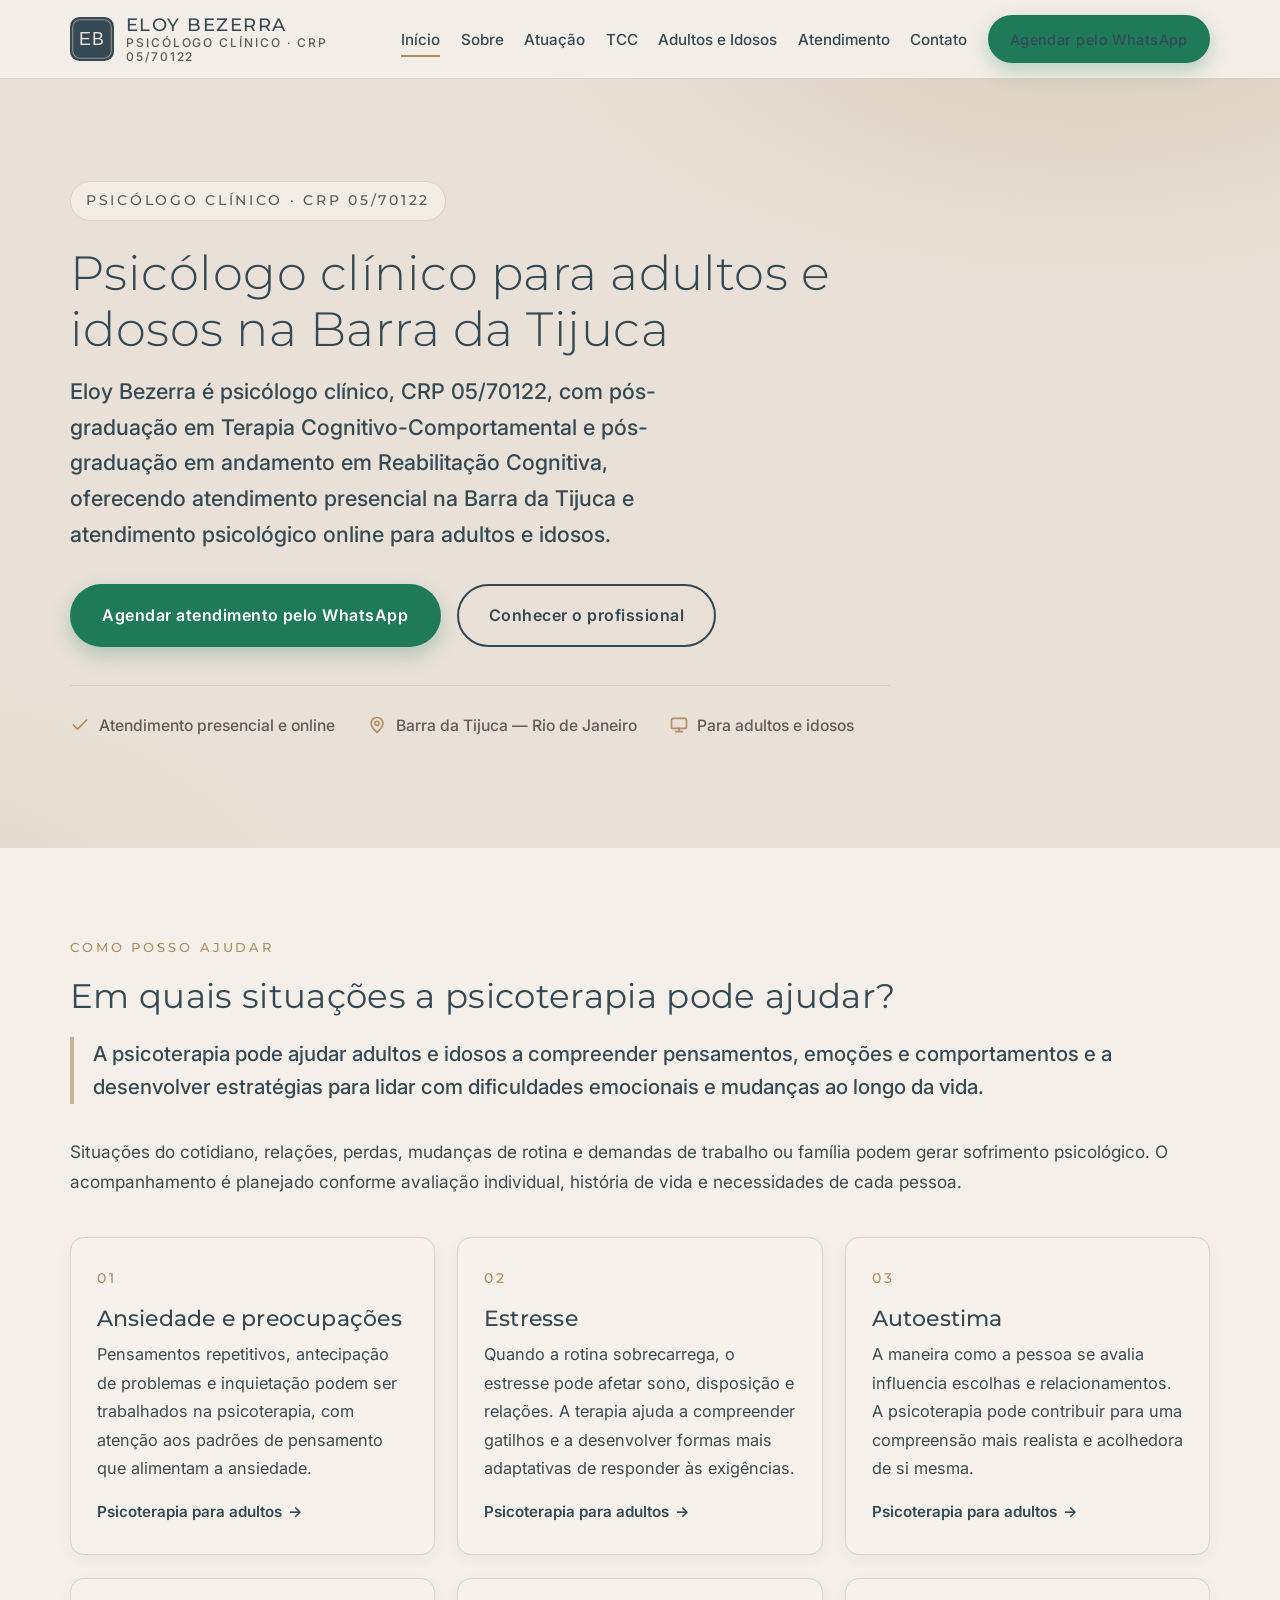
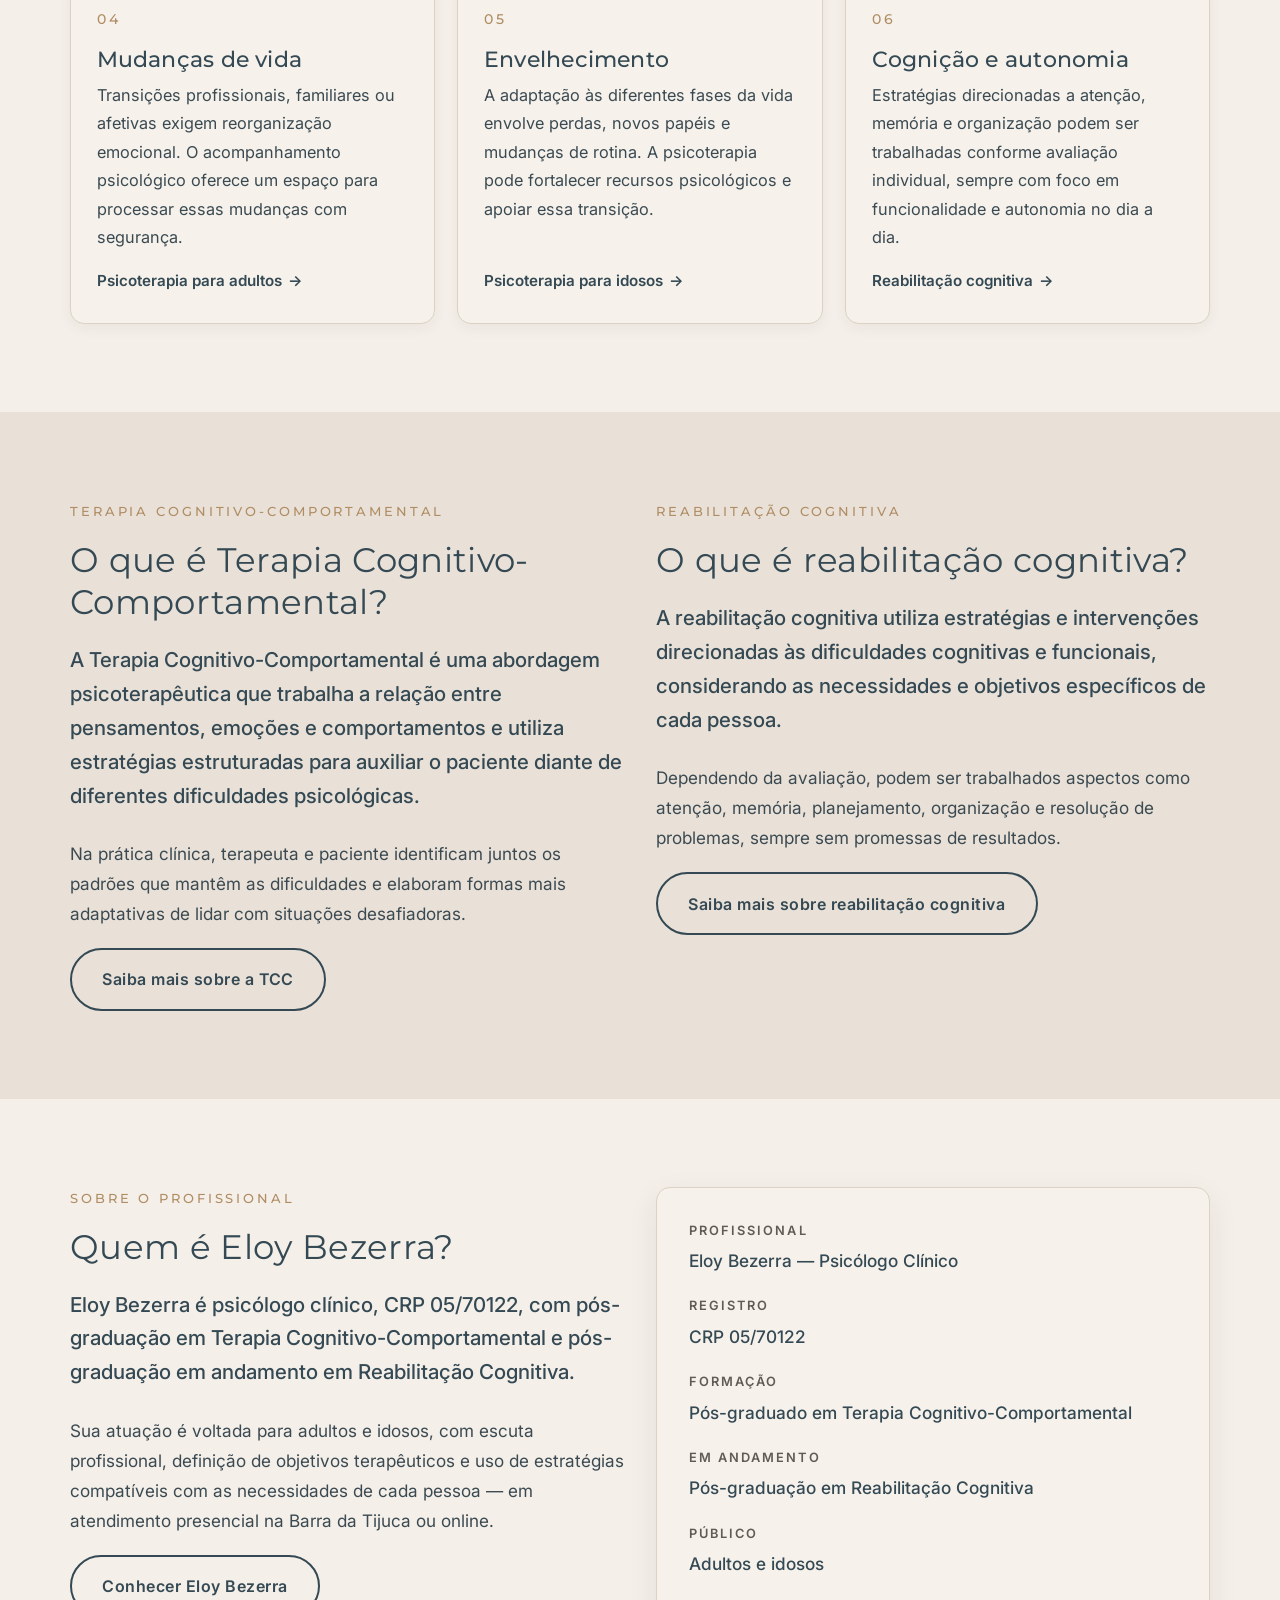
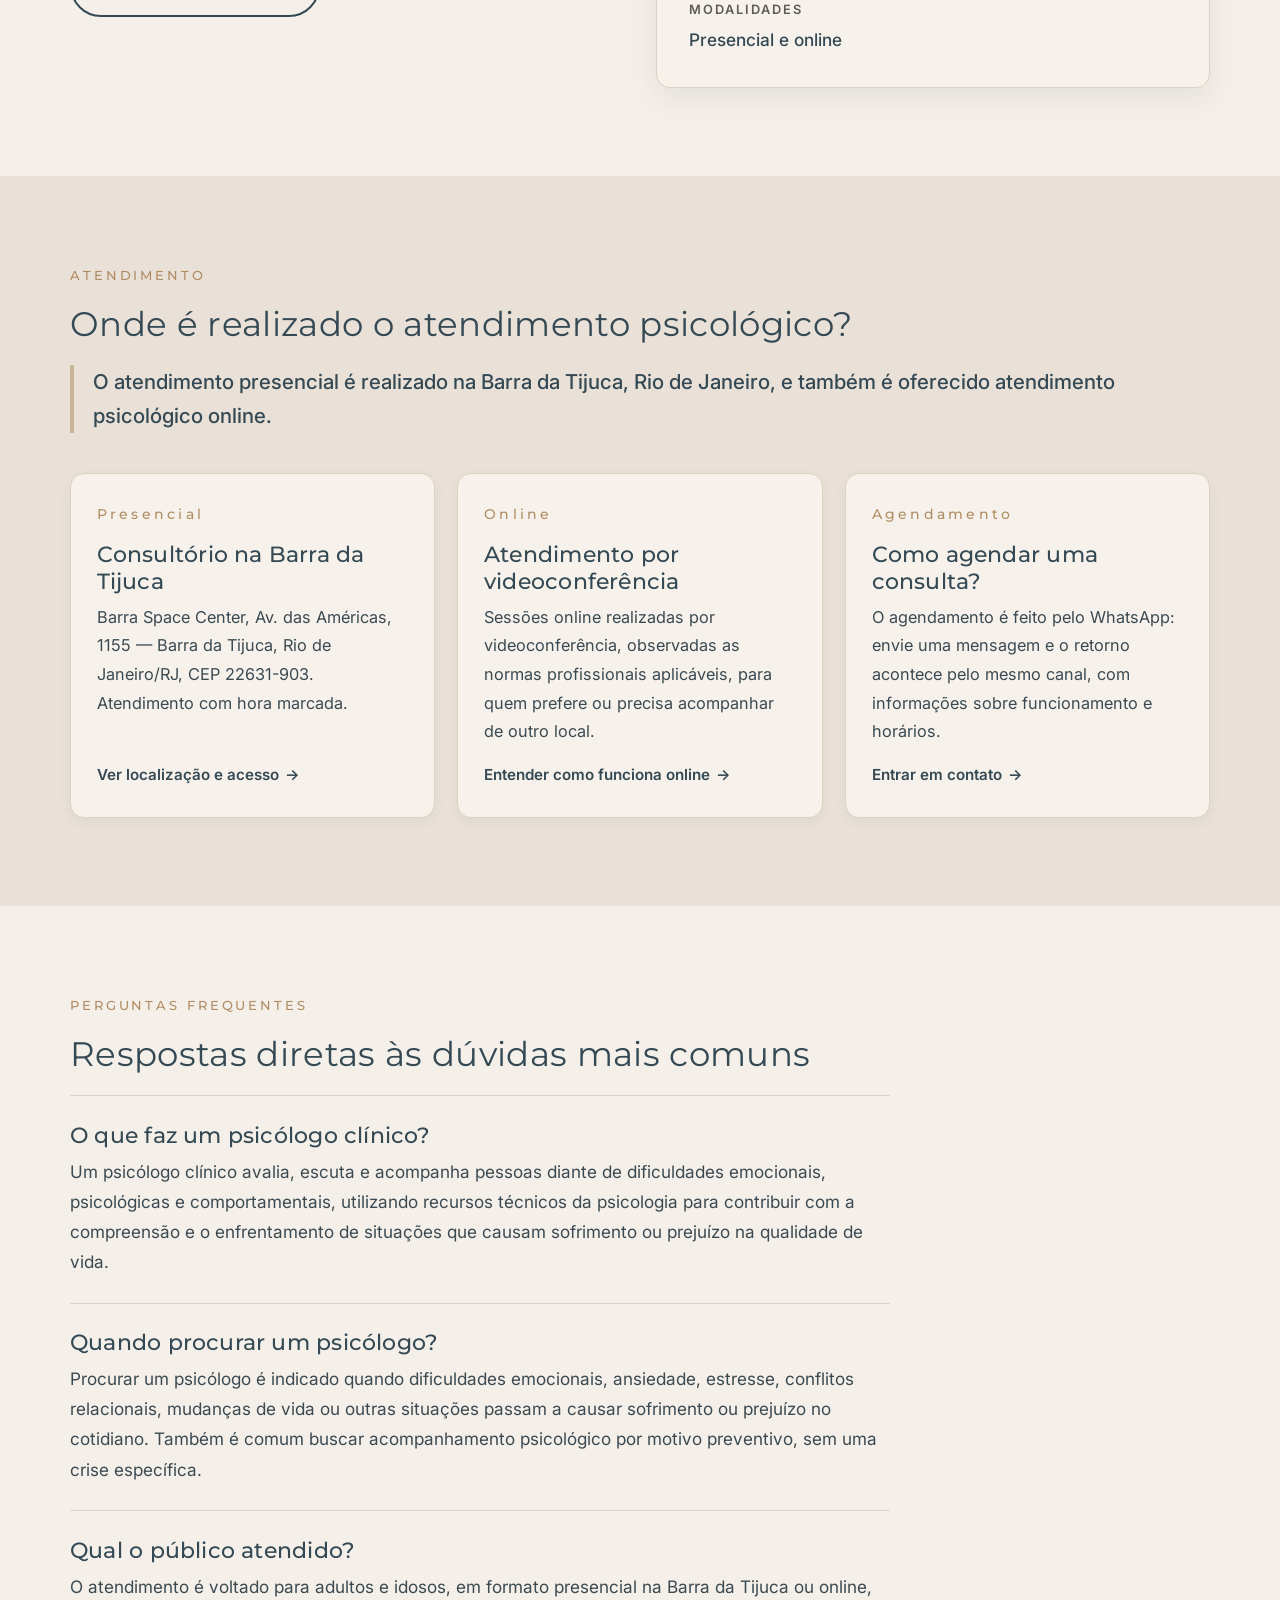
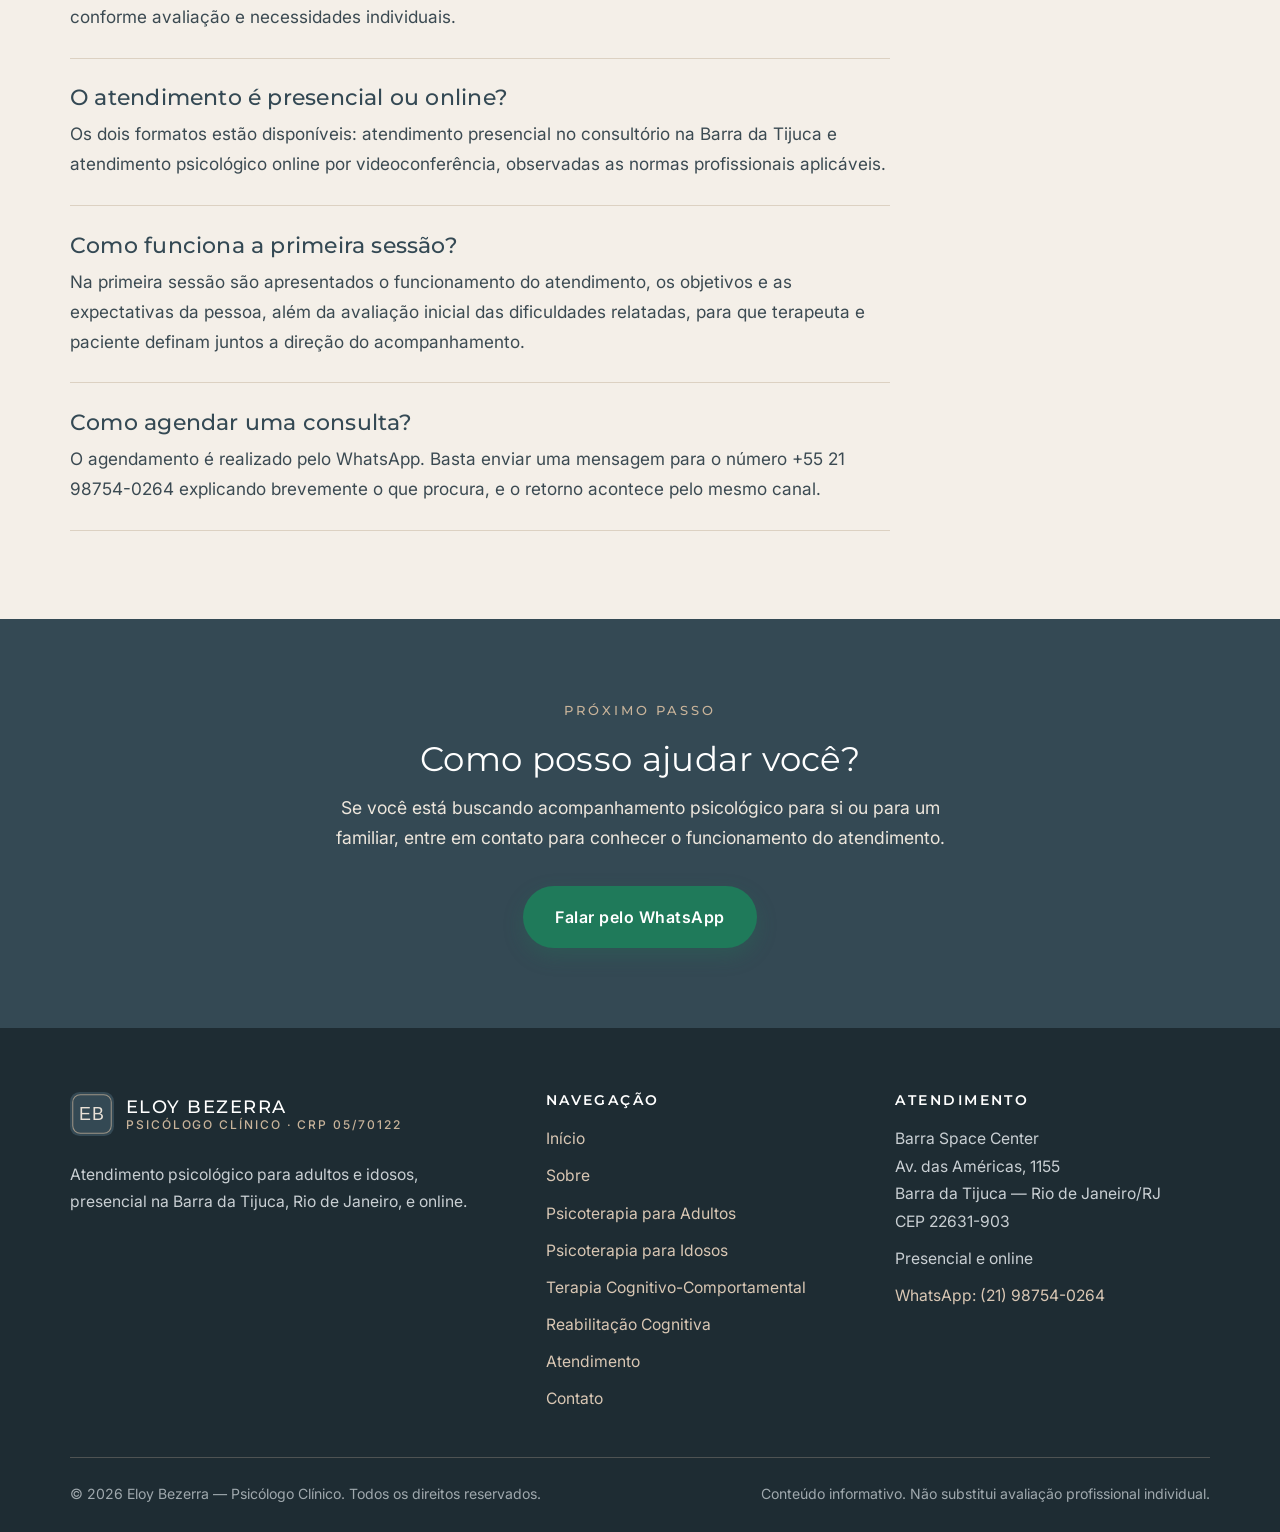
==== commit 404f8a5e: "Corrigir localizacao do consultorio no mapa para Barra Space Center, Av. das Americas 1155" ====
--- a/index.html
+++ b/index.html
@@ -60,7 +60,7 @@
         "employee": { "@id": "https://eloybezerra.com.br/sobre#eloy" },
         "address": {
           "@type": "PostalAddress",
-          "streetAddress": "Avenida das Américas, 1155",
+          "streetAddress": "Barra Space Center, Avenida das Américas, 1155",
           "addressLocality": "Barra da Tijuca, Rio de Janeiro",
           "addressRegion": "RJ",
           "postalCode": "22631-903",
@@ -330,7 +330,7 @@
           <article class="cartao">
             <span class="cartao__numero">Presencial</span>
             <h3>Consultório na Barra da Tijuca</h3>
-            <p>Av. das Américas, 1155 — Barra da Tijuca, Rio de Janeiro/RJ, CEP 22631-903. Atendimento com hora marcada.</p>
+            <p>Barra Space Center, Av. das Américas, 1155 — Barra da Tijuca, Rio de Janeiro/RJ, CEP 22631-903. Atendimento com hora marcada.</p>
             <a class="saber-mais" href="/atendimento">Ver localização e acesso</a>
           </article>
           <article class="cartao">
@@ -425,7 +425,7 @@
         <div>
           <h2>Atendimento</h2>
           <ul>
-            <li>Av. das Américas, 1155<br>Barra da Tijuca — Rio de Janeiro/RJ<br>CEP 22631-903</li>
+            <li>Barra Space Center<br>Av. das Américas, 1155<br>Barra da Tijuca — Rio de Janeiro/RJ<br>CEP 22631-903</li>
             <li>Presencial e online</li>
             <li><a href="https://wa.me/5521987540264?text=Ol%C3%A1%2C%20Eloy.%20Encontrei%20seu%20site%20e%20gostaria%20de%20obter%20informa%C3%A7%C3%B5es%20sobre%20o%20atendimento%20psicol%C3%B3gico.">WhatsApp: (21) 98754-0264</a></li>
           </ul>
